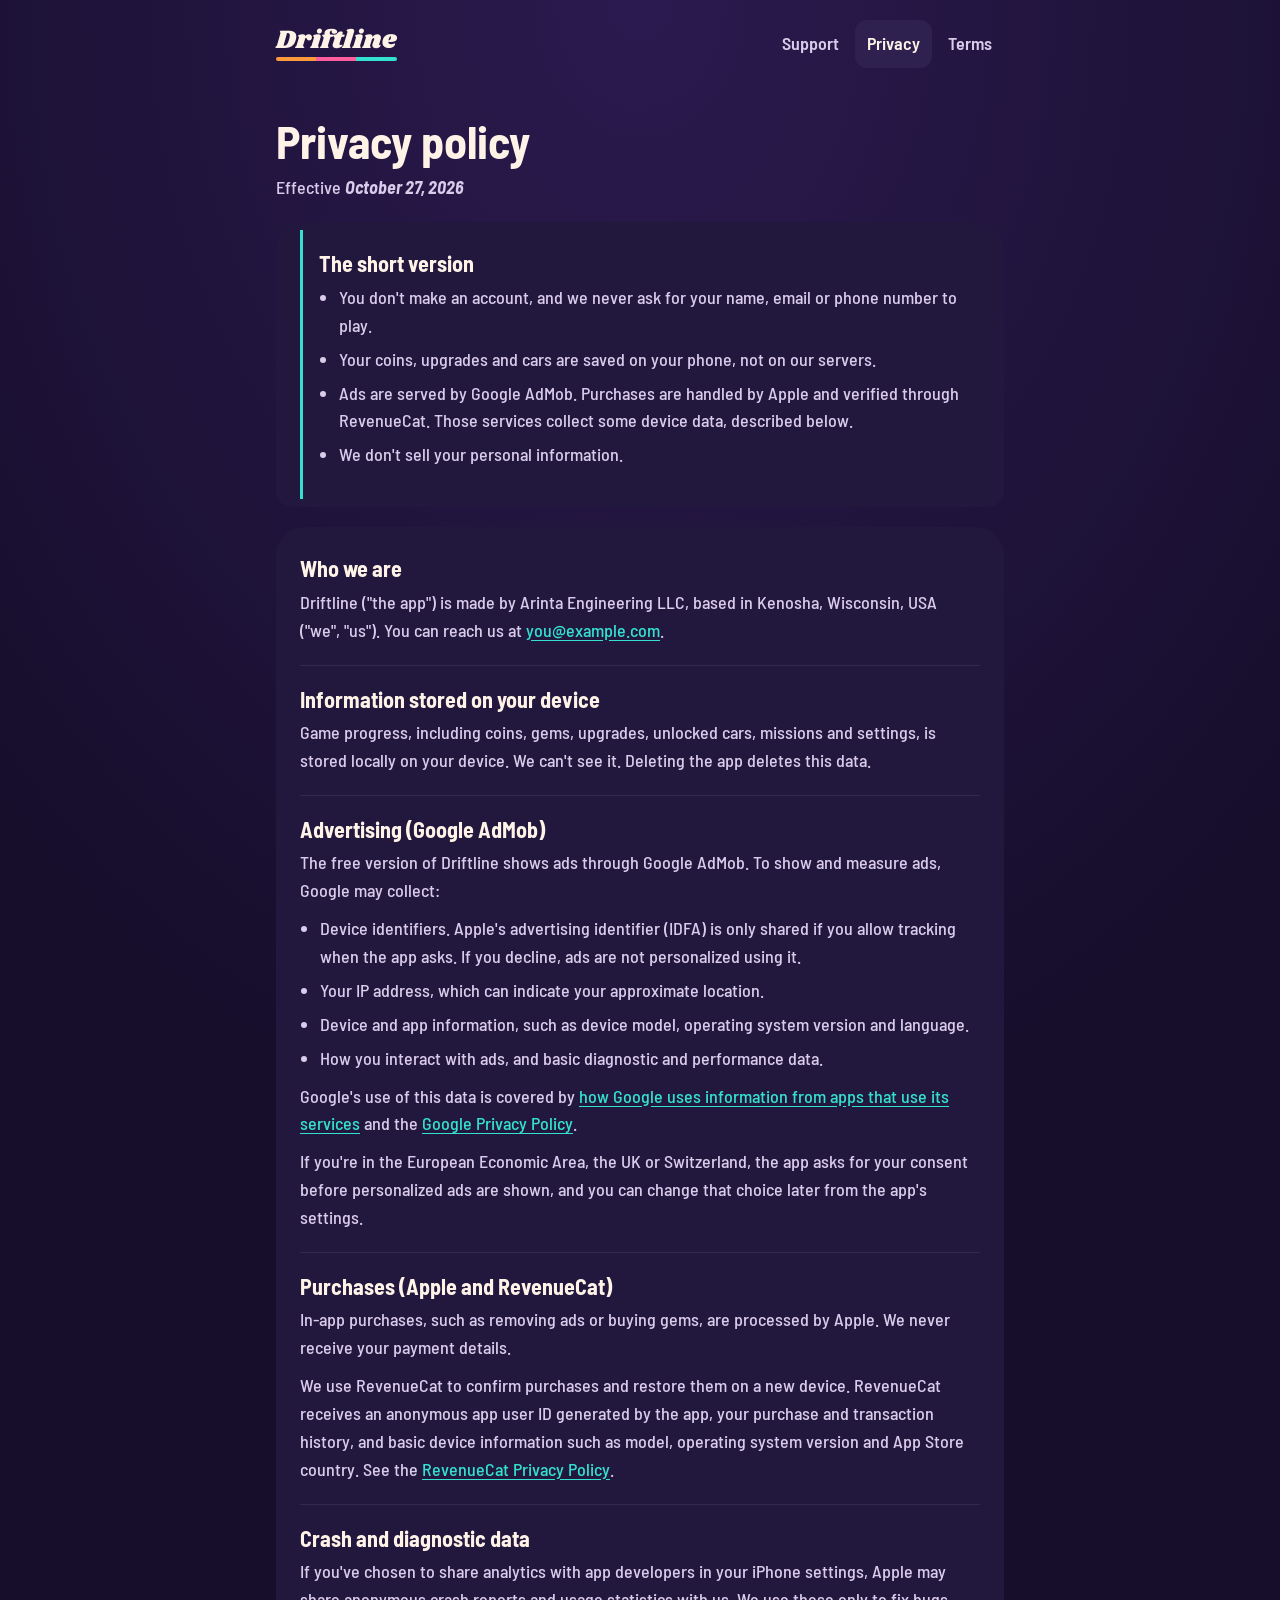
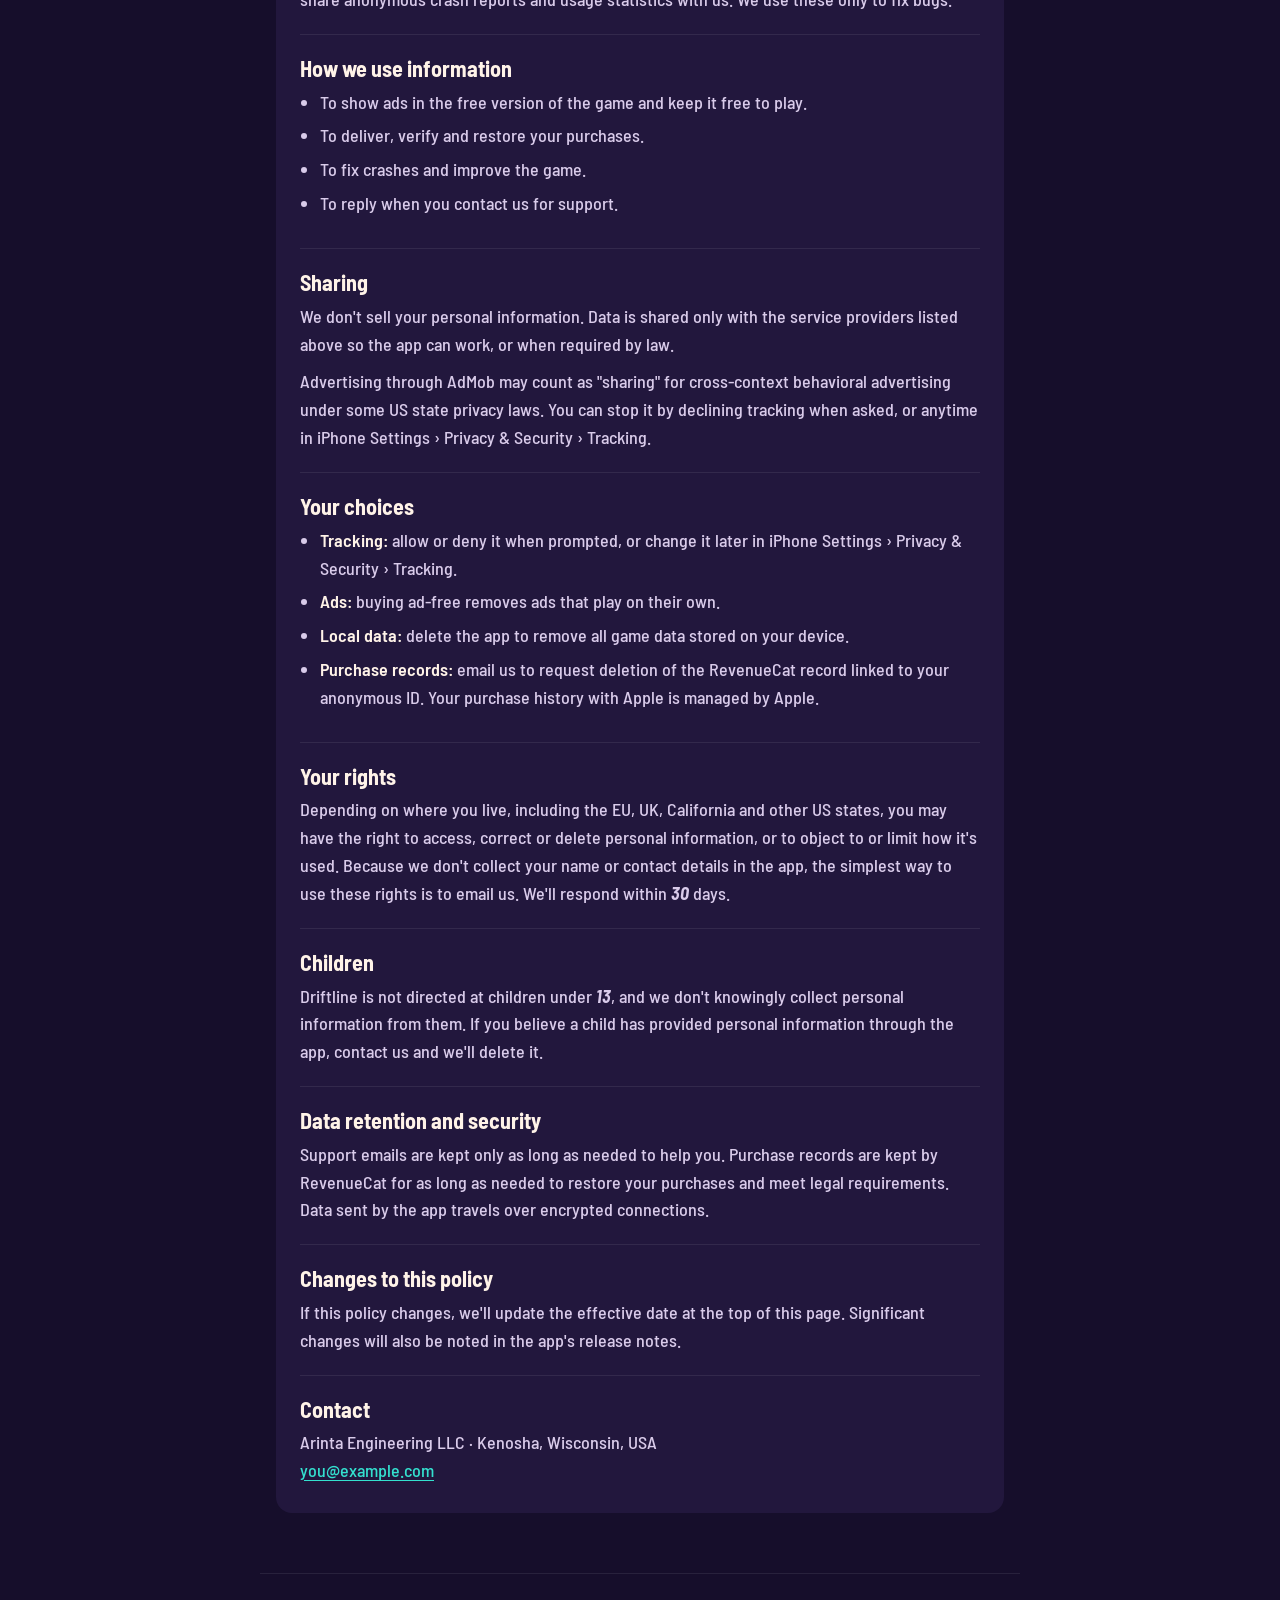
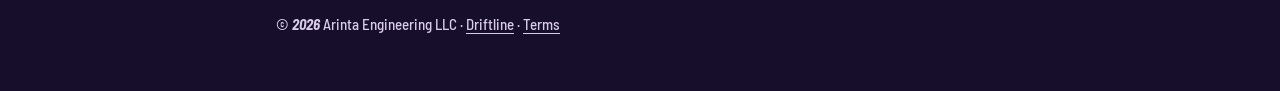
==== privacy.html @ 8a8ada10 "Add Driftline website: home, privacy policy, support, terms Co-Authored-By: Claude Opus 5.5 <noreply" ====
<!doctype html>
<html lang="en">
<head>
<meta charset="utf-8">
<meta name="viewport" content="width=device-width, initial-scale=1">
<title>Driftline privacy policy</title>
<meta name="description" content="How Driftline handles your data.">
<link rel="preconnect" href="https://fonts.googleapis.com">
<link rel="preconnect" href="https://fonts.gstatic.com" crossorigin>
<link href="https://fonts.googleapis.com/css2?family=Barlow+Semi+Condensed:ital,wght@0,500;0,600;0,700;1,700&family=Shrikhand&display=swap" rel="stylesheet">
<link rel="stylesheet" href="style.css">
</head>
<body>
<header class="top">
  <a class="brand" href="index.html"><span class="logo">Driftline</span><span class="stripe"></span></a>
  <nav><a href="support.html">Support</a><a href="privacy.html" aria-current="page">Privacy</a><a href="terms.html">Terms</a></nav>
</header>

<main>
  <div class="doc-head">
    <h1>Privacy policy</h1>
    <p>Effective <b class="num">October 27, 2026</b></p>
  </div>

  <section class="sheet">
    <div class="row summary">
      <h2>The short version</h2>
      <ul>
        <li>You don't make an account, and we never ask for your name, email or phone number to play.</li>
        <li>Your coins, upgrades and cars are saved on your phone, not on our servers.</li>
        <li>Ads are served by Google AdMob. Purchases are handled by Apple and verified through RevenueCat. Those services collect some device data, described below.</li>
        <li>We don't sell your personal information.</li>
      </ul>
    </div>
  </section>

  <section class="sheet">
    <div class="row">
      <h2>Who we are</h2>
      <p>Driftline ("the app") is made by Arinta Engineering LLC, based in Kenosha, Wisconsin, USA ("we", "us"). You can reach us at <a href="mailto:you@example.com">you@example.com</a>.</p>
    </div>

    <div class="row">
      <h2>Information stored on your device</h2>
      <p>Game progress, including coins, gems, upgrades, unlocked cars, missions and settings, is stored locally on your device. We can't see it. Deleting the app deletes this data.</p>
    </div>

    <div class="row">
      <h2>Advertising (Google AdMob)</h2>
      <p>The free version of Driftline shows ads through Google AdMob. To show and measure ads, Google may collect:</p>
      <ul>
        <li>Device identifiers. Apple's advertising identifier (IDFA) is only shared if you allow tracking when the app asks. If you decline, ads are not personalized using it.</li>
        <li>Your IP address, which can indicate your approximate location.</li>
        <li>Device and app information, such as device model, operating system version and language.</li>
        <li>How you interact with ads, and basic diagnostic and performance data.</li>
      </ul>
      <p>Google's use of this data is covered by <a href="https://policies.google.com/technologies/partner-sites" rel="noopener">how Google uses information from apps that use its services</a> and the <a href="https://policies.google.com/privacy" rel="noopener">Google Privacy Policy</a>.</p>
      <p>If you're in the European Economic Area, the UK or Switzerland, the app asks for your consent before personalized ads are shown, and you can change that choice later from the app's settings.</p>
    </div>

    <div class="row">
      <h2>Purchases (Apple and RevenueCat)</h2>
      <p>In-app purchases, such as removing ads or buying gems, are processed by Apple. We never receive your payment details.</p>
      <p>We use RevenueCat to confirm purchases and restore them on a new device. RevenueCat receives an anonymous app user ID generated by the app, your purchase and transaction history, and basic device information such as model, operating system version and App Store country. See the <a href="https://www.revenuecat.com/privacy" rel="noopener">RevenueCat Privacy Policy</a>.</p>
    </div>

    <div class="row">
      <h2>Crash and diagnostic data</h2>
      <p>If you've chosen to share analytics with app developers in your iPhone settings, Apple may share anonymous crash reports and usage statistics with us. We use these only to fix bugs.</p>
    </div>

    <div class="row">
      <h2>How we use information</h2>
      <ul>
        <li>To show ads in the free version of the game and keep it free to play.</li>
        <li>To deliver, verify and restore your purchases.</li>
        <li>To fix crashes and improve the game.</li>
        <li>To reply when you contact us for support.</li>
      </ul>
    </div>

    <div class="row">
      <h2>Sharing</h2>
      <p>We don't sell your personal information. Data is shared only with the service providers listed above so the app can work, or when required by law.</p>
      <p>Advertising through AdMob may count as "sharing" for cross-context behavioral advertising under some US state privacy laws. You can stop it by declining tracking when asked, or anytime in iPhone Settings &rsaquo; Privacy &amp; Security &rsaquo; Tracking.</p>
    </div>

    <div class="row">
      <h2>Your choices</h2>
      <ul>
        <li><strong>Tracking:</strong> allow or deny it when prompted, or change it later in iPhone Settings &rsaquo; Privacy &amp; Security &rsaquo; Tracking.</li>
        <li><strong>Ads:</strong> buying ad-free removes ads that play on their own.</li>
        <li><strong>Local data:</strong> delete the app to remove all game data stored on your device.</li>
        <li><strong>Purchase records:</strong> email us to request deletion of the RevenueCat record linked to your anonymous ID. Your purchase history with Apple is managed by Apple.</li>
      </ul>
    </div>

    <div class="row">
      <h2>Your rights</h2>
      <p>Depending on where you live, including the EU, UK, California and other US states, you may have the right to access, correct or delete personal information, or to object to or limit how it's used. Because we don't collect your name or contact details in the app, the simplest way to use these rights is to email us. We'll respond within <b class="num">30</b> days.</p>
    </div>

    <div class="row">
      <h2>Children</h2>
      <p>Driftline is not directed at children under <b class="num">13</b>, and we don't knowingly collect personal information from them. If you believe a child has provided personal information through the app, contact us and we'll delete it.</p>
    </div>

    <div class="row">
      <h2>Data retention and security</h2>
      <p>Support emails are kept only as long as needed to help you. Purchase records are kept by RevenueCat for as long as needed to restore your purchases and meet legal requirements. Data sent by the app travels over encrypted connections.</p>
    </div>

    <div class="row">
      <h2>Changes to this policy</h2>
      <p>If this policy changes, we'll update the effective date at the top of this page. Significant changes will also be noted in the app's release notes.</p>
    </div>

    <div class="row">
      <h2>Contact</h2>
      <p>Arinta Engineering LLC &middot; Kenosha, Wisconsin, USA<br><a href="mailto:you@example.com">you@example.com</a></p>
    </div>
  </section>
</main>

<footer>
  <p>&copy; <b class="num">2026</b> Arinta Engineering LLC &middot; <a href="index.html">Driftline</a> &middot; <a href="terms.html">Terms</a></p>
</footer>
</body>
</html>
---- style.css ----
:root {
  --ground: #160E2B;
  --sheet: #22173D;
  --control: #2E2150;
  --coral: #FF6F61;
  --coral-ink: #2A0A22;
  --teal: #34E0CF;
  --gold: #FFC94D;
  --text: #FFF3E8;
  --muted: #D9CBEA;
  --line: rgba(255, 255, 255, .08);
}

* { box-sizing: border-box; }

html { -webkit-text-size-adjust: 100%; }

body {
  margin: 0;
  background: var(--ground);
  background-image: radial-gradient(120% 60% at 50% 0%, #2B1A4F 0%, var(--ground) 60%);
  background-repeat: no-repeat;
  color: var(--text);
  font-family: "Barlow Semi Condensed", system-ui, -apple-system, sans-serif;
  font-weight: 500;
  font-size: 18px;
  line-height: 1.55;
}

a { color: var(--teal); text-underline-offset: 3px; }

.num { font-weight: 700; font-style: italic; }

/* header */
.top {
  max-width: 760px;
  margin: 0 auto;
  padding: 20px 16px;
  display: flex;
  align-items: center;
  justify-content: space-between;
  gap: 16px;
  flex-wrap: wrap;
}
.brand { text-decoration: none; display: inline-flex; flex-direction: column; gap: 4px; }
.logo { font-family: "Shrikhand", cursive; color: var(--text); font-size: 26px; line-height: 1; }
.logo.big { font-size: clamp(48px, 13vw, 84px); }
.stripe {
  display: block;
  height: 4px;
  width: 100%;
  border-radius: 2px;
  background: linear-gradient(90deg, #FF9A3C 0 33%, #FF5E9C 33% 66%, var(--teal) 66% 100%);
}
.stripe.wide { width: min(320px, 70vw); height: 6px; margin: 10px auto 0; border-radius: 3px; }
nav { display: flex; gap: 4px; }
nav a {
  color: var(--muted);
  text-decoration: none;
  font-weight: 600;
  padding: 10px 12px;
  min-height: 44px;
  display: inline-flex;
  align-items: center;
  border-radius: 12px;
}
nav a:hover, nav a[aria-current="page"] { color: var(--text); background: var(--control); }

/* layout */
main { max-width: 760px; margin: 0 auto; padding: 0 16px 40px; }

.hero { text-align: center; padding: 48px 0 40px; }
.tagline { color: var(--muted); font-size: 22px; margin: 22px auto 26px; max-width: 30ch; }
.badge-soon {
  display: inline-flex;
  align-items: center;
  min-height: 44px;
  padding: 0 20px;
  border-radius: 14px;
  background: var(--control);
  color: var(--muted);
  font-weight: 600;
}

.sheet {
  background: var(--sheet);
  border-radius: 28px 28px 16px 16px;
  padding: 8px 24px;
  margin-bottom: 20px;
}
.row { padding: 20px 0; border-bottom: 1px solid var(--line); }
.row:last-child { border-bottom: 0; }
.row h2 { margin: 0 0 6px; font-size: 22px; font-weight: 700; line-height: 1.25; }
.row p { margin: 0 0 10px; color: var(--muted); }
.row p:last-child { margin-bottom: 0; }
.row ul { margin: 6px 0 10px; padding-left: 20px; color: var(--muted); }
.row li { margin-bottom: 6px; }
.row strong { color: var(--text); font-weight: 600; }

.btn {
  display: inline-flex;
  align-items: center;
  justify-content: center;
  min-height: 48px;
  padding: 0 24px;
  margin-top: 8px;
  border-radius: 14px;
  background: var(--coral);
  color: var(--coral-ink);
  font-weight: 700;
  font-size: 18px;
  text-decoration: none;
}

/* document pages */
.doc-head { padding: 28px 0 20px; }
.doc-head h1 { margin: 0; font-size: clamp(34px, 8vw, 46px); font-weight: 700; line-height: 1.1; }
.doc-head p { margin: 8px 0 0; color: var(--muted); }

.summary { border-left: 3px solid var(--teal); padding-left: 16px; }

footer {
  max-width: 760px;
  margin: 0 auto;
  padding: 24px 16px 40px;
  color: var(--muted);
  font-size: 15px;
  border-top: 1px solid var(--line);
}
footer a { color: var(--muted); }
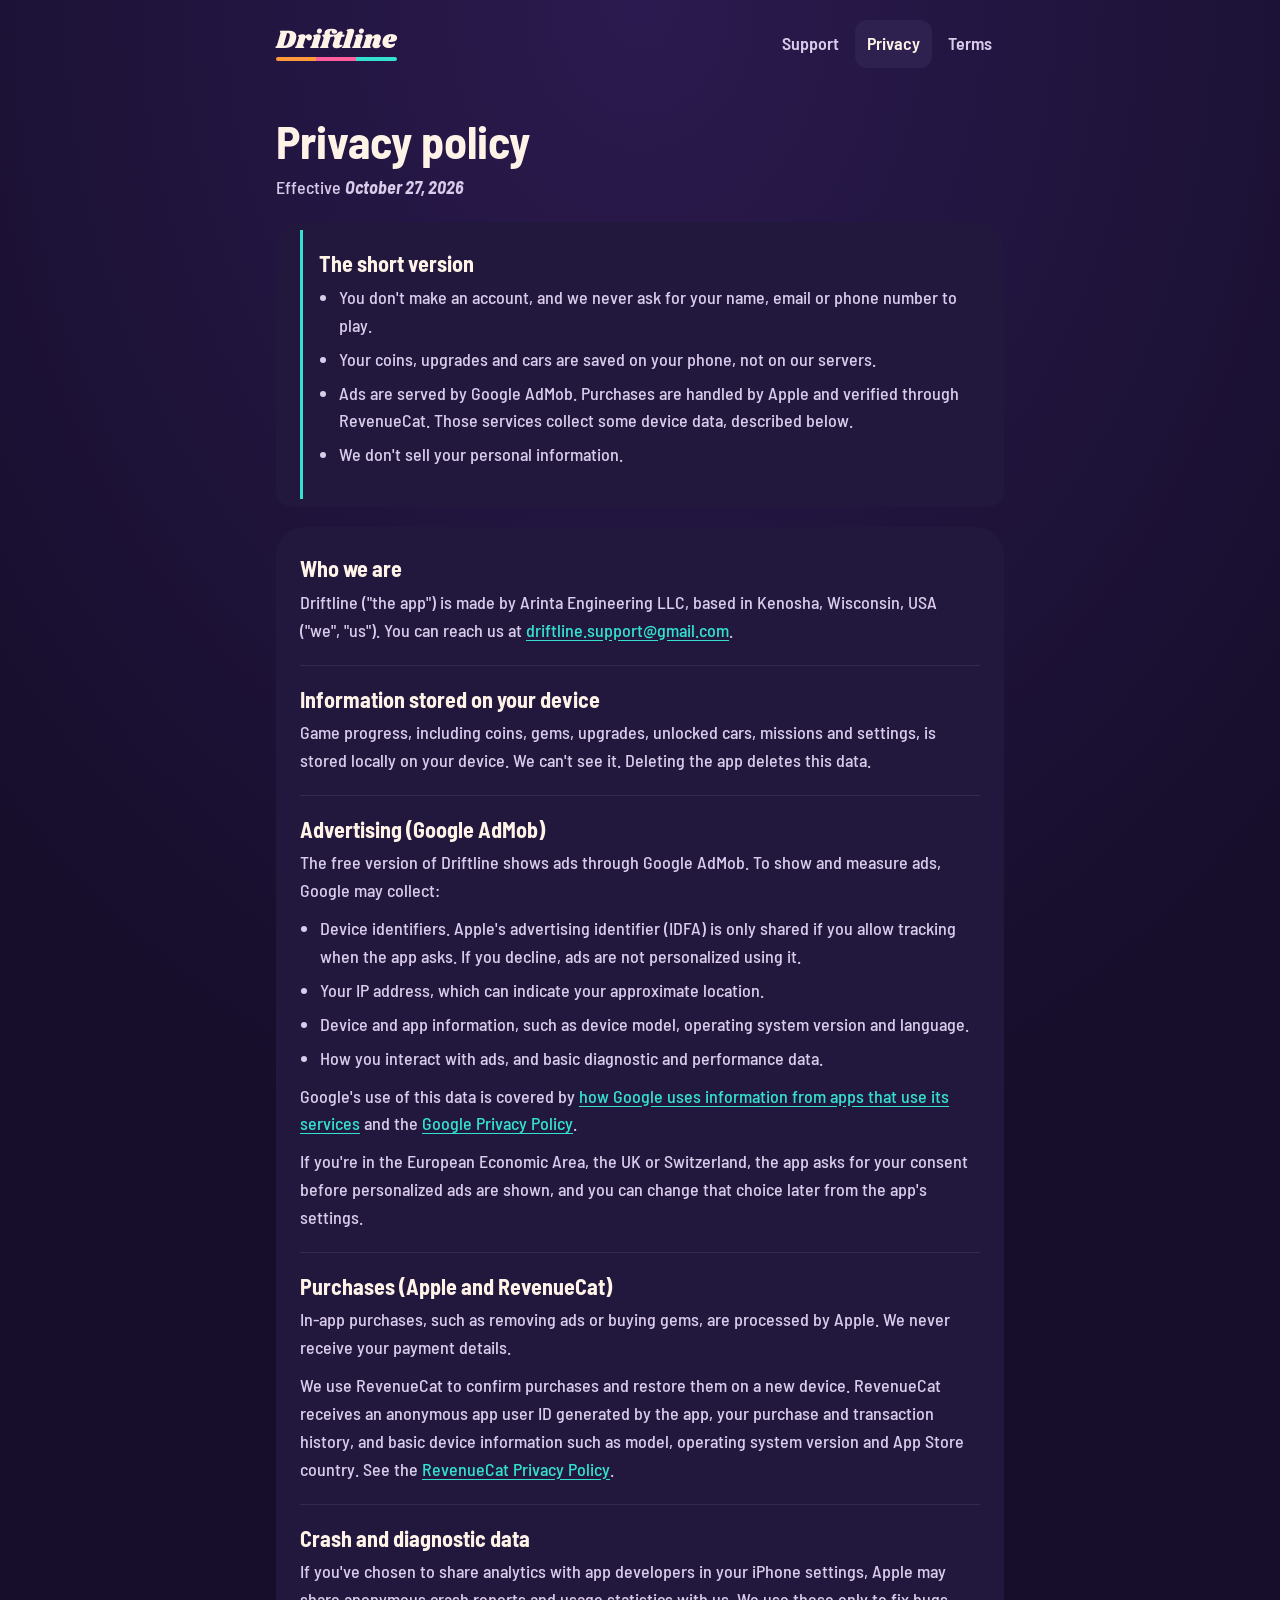
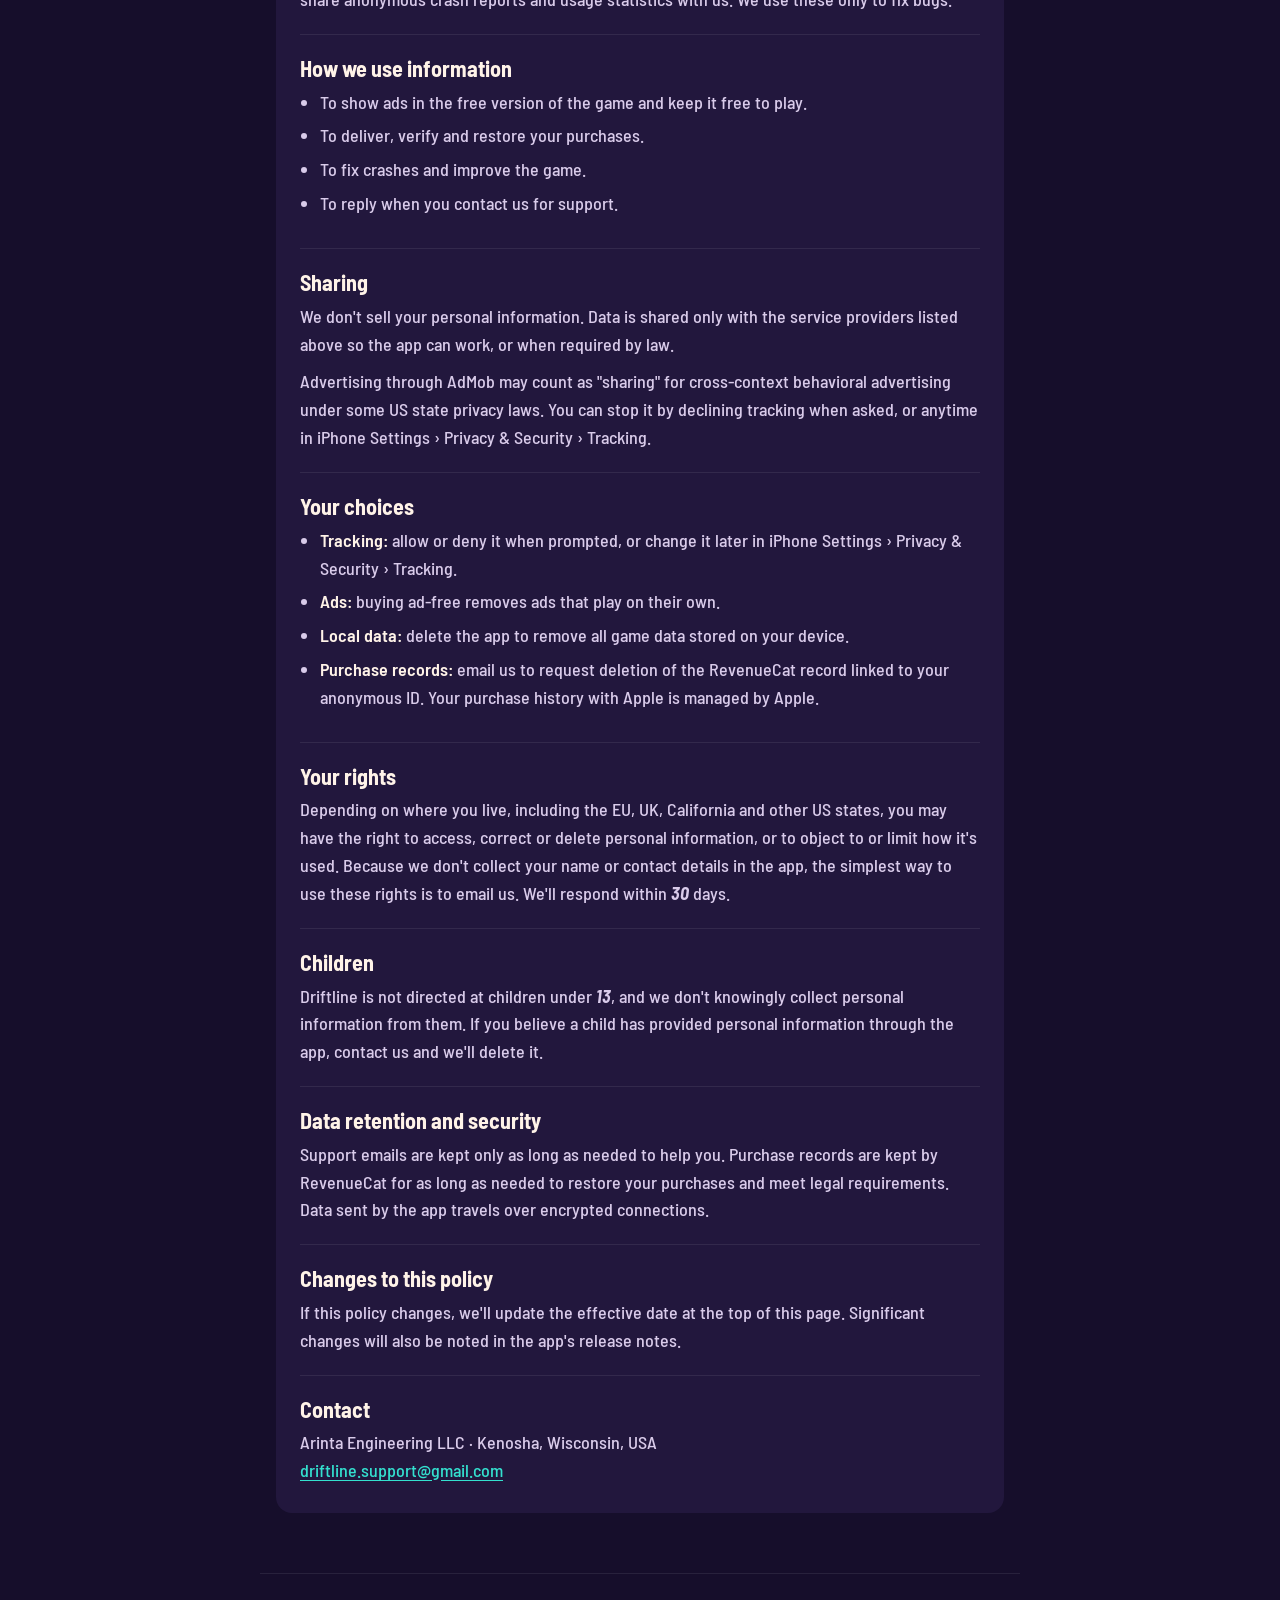
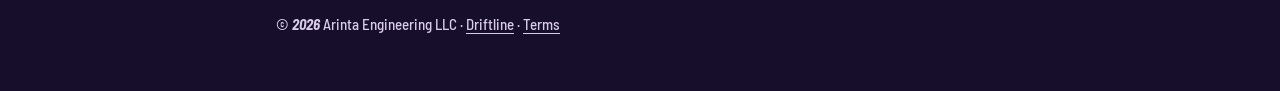
==== commit a2fb160b: "Add support email and app-ads.txt for AdMob Co-Authored-By: Claude Opus 5.5 <noreply@anthropic.com> " ====
--- a/privacy.html
+++ b/privacy.html
@@ -37,7 +37,7 @@
   <section class="sheet">
     <div class="row">
       <h2>Who we are</h2>
-      <p>Driftline ("the app") is made by Arinta Engineering LLC, based in Kenosha, Wisconsin, USA ("we", "us"). You can reach us at <a href="mailto:you@example.com">you@example.com</a>.</p>
+      <p>Driftline ("the app") is made by Arinta Engineering LLC, based in Kenosha, Wisconsin, USA ("we", "us"). You can reach us at <a href="mailto:driftline.support@gmail.com">driftline.support@gmail.com</a>.</p>
     </div>
 
     <div class="row">
@@ -117,7 +117,7 @@
 
     <div class="row">
       <h2>Contact</h2>
-      <p>Arinta Engineering LLC &middot; Kenosha, Wisconsin, USA<br><a href="mailto:you@example.com">you@example.com</a></p>
+      <p>Arinta Engineering LLC &middot; Kenosha, Wisconsin, USA<br><a href="mailto:driftline.support@gmail.com">driftline.support@gmail.com</a></p>
     </div>
   </section>
 </main>
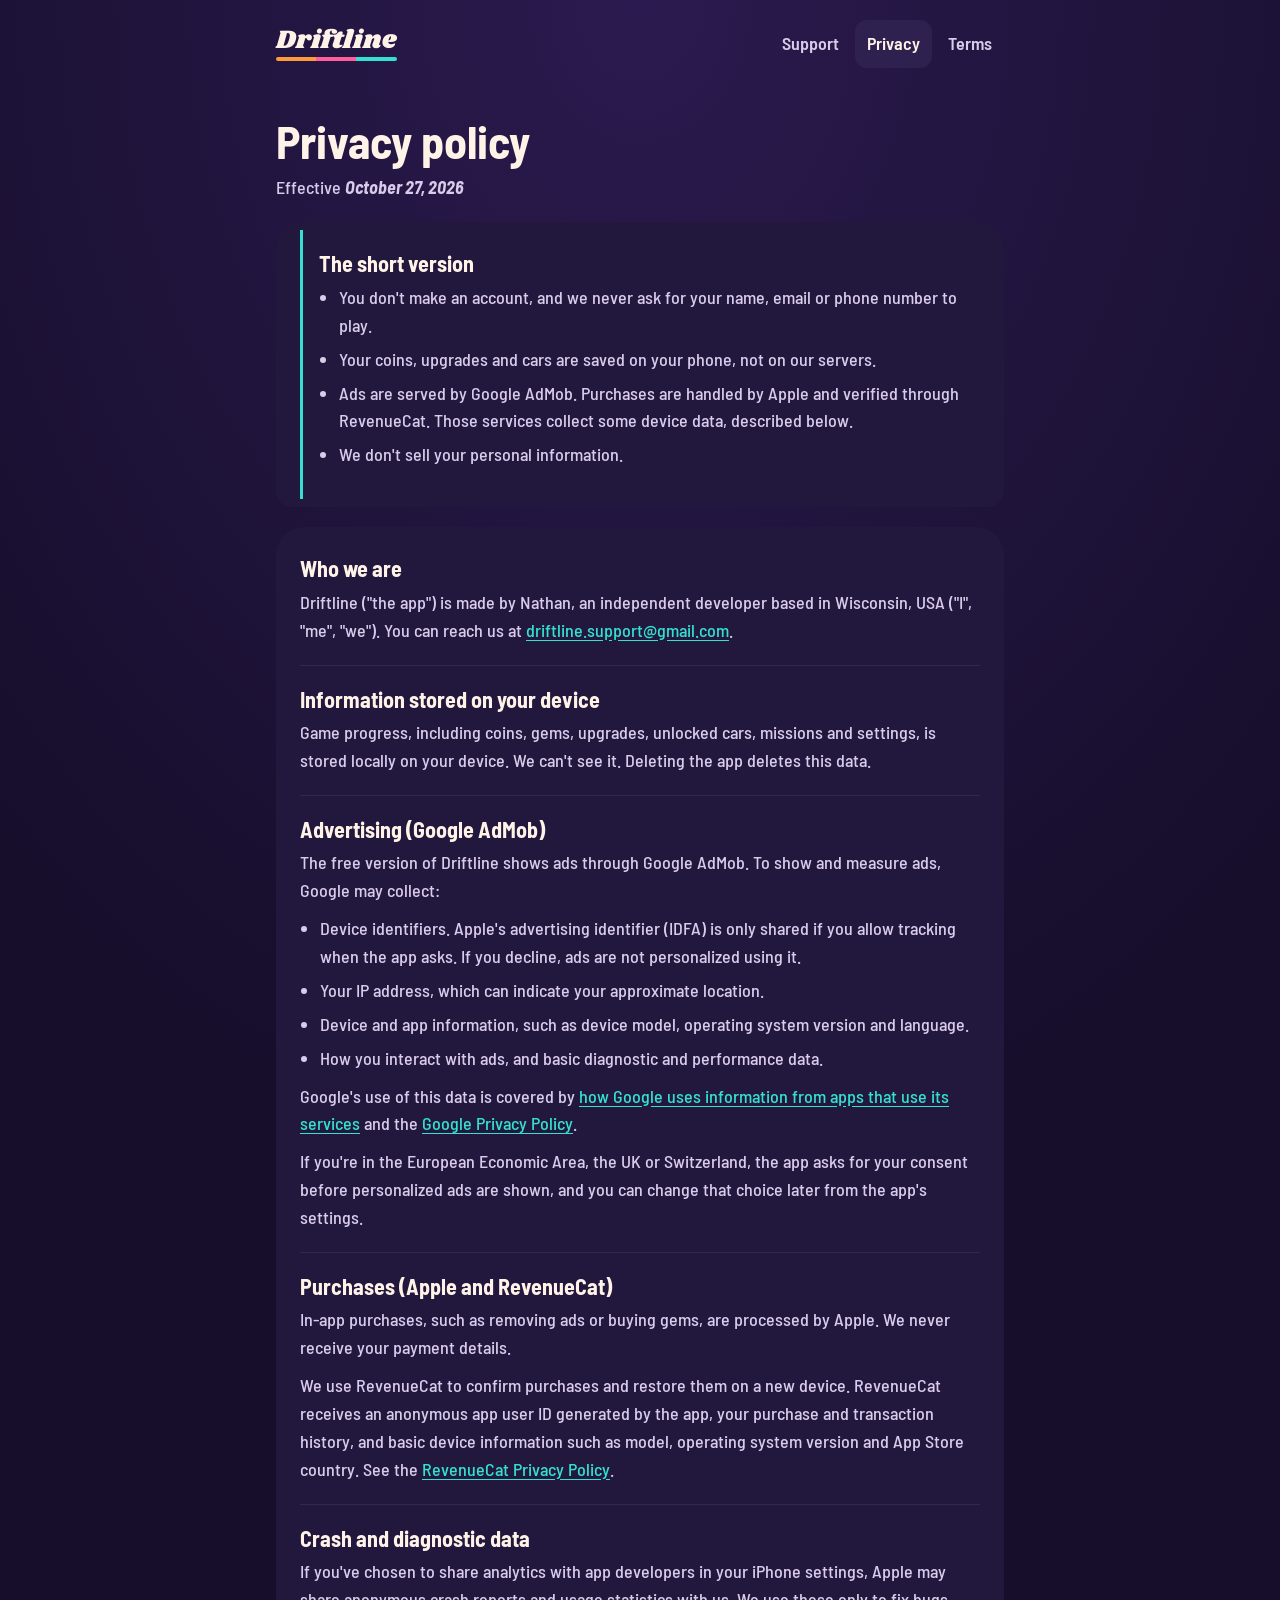
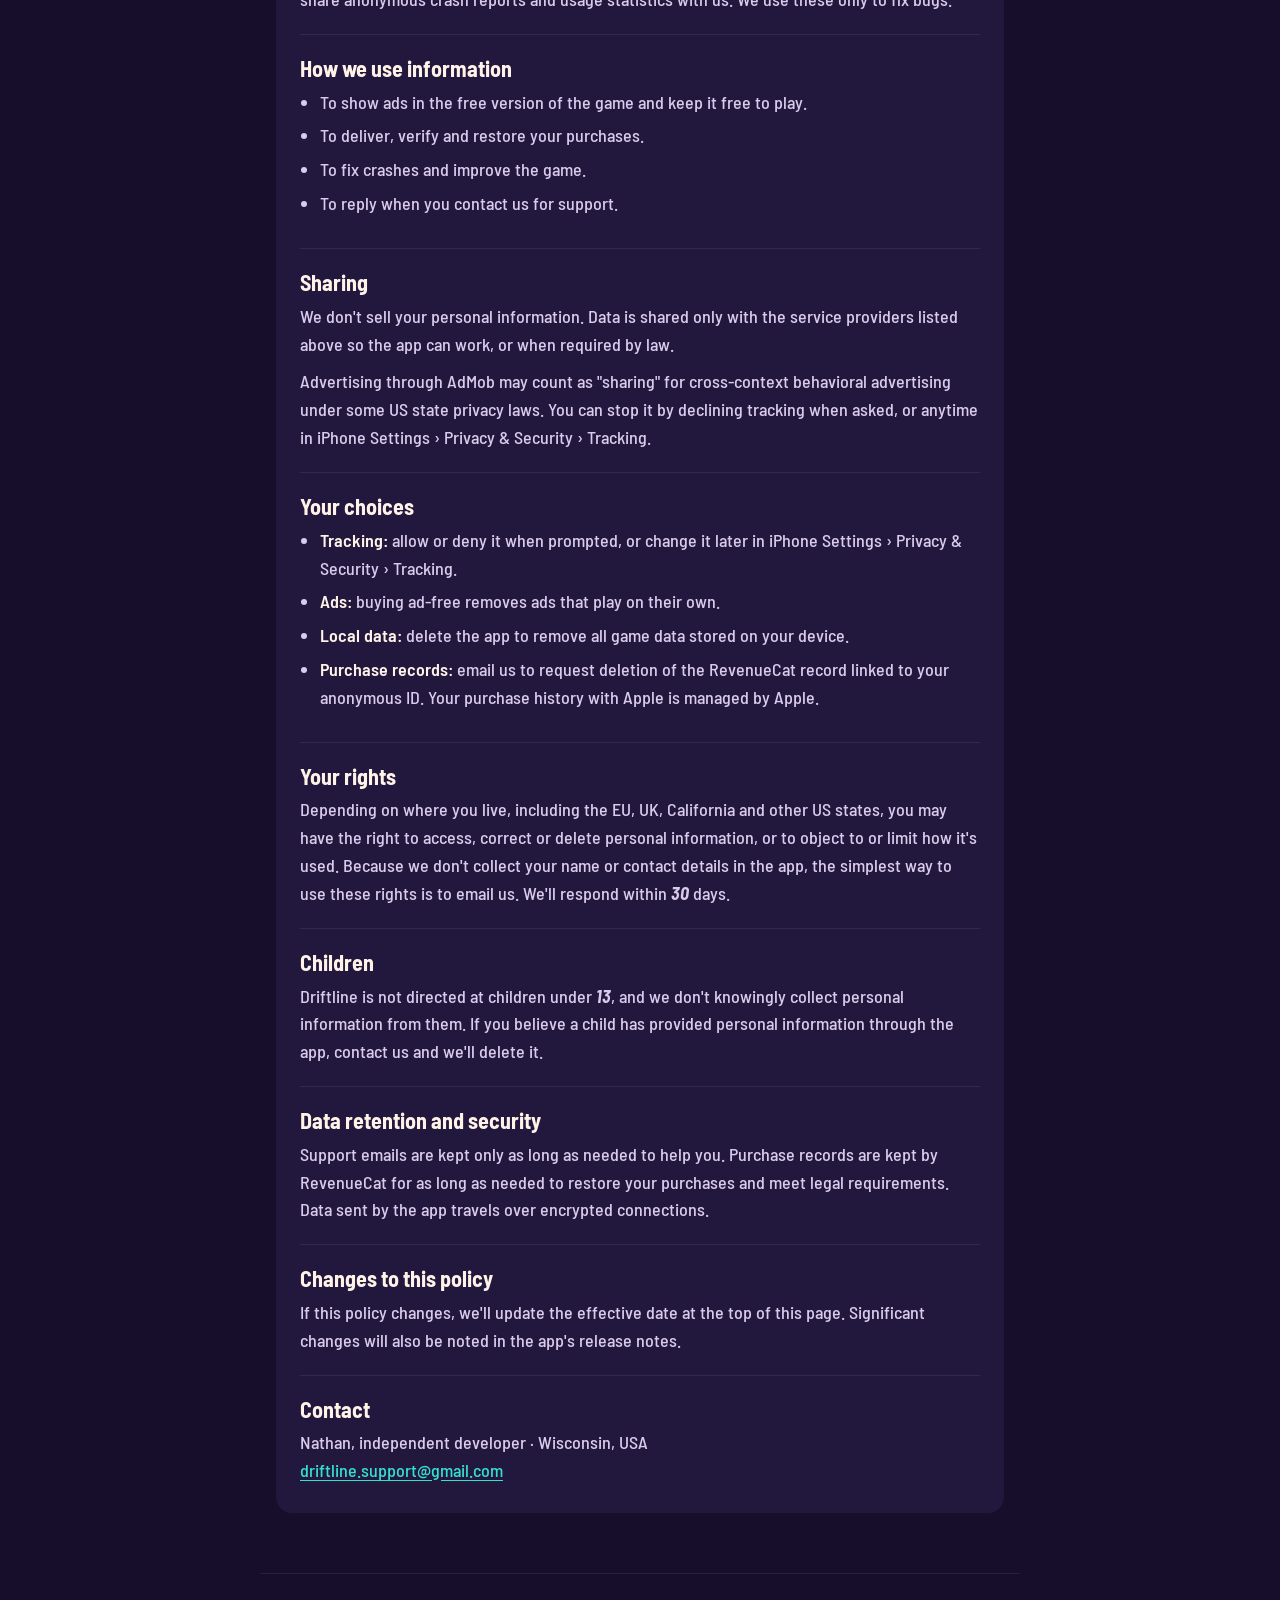
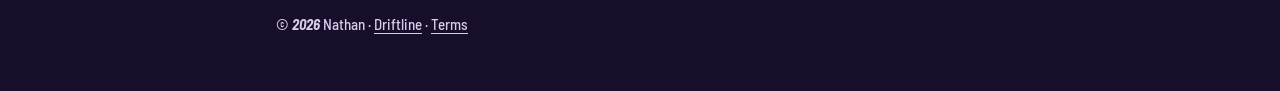
==== commit 9726b2cb: "List Nathan as the developer instead of Arinta Engineering LLC Co-Authored-By: Claude Opus 5.5 <nore" ====
--- a/privacy.html
+++ b/privacy.html
@@ -37,7 +37,7 @@
   <section class="sheet">
     <div class="row">
       <h2>Who we are</h2>
-      <p>Driftline ("the app") is made by Arinta Engineering LLC, based in Kenosha, Wisconsin, USA ("we", "us"). You can reach us at <a href="mailto:driftline.support@gmail.com">driftline.support@gmail.com</a>.</p>
+      <p>Driftline ("the app") is made by Nathan, an independent developer based in Wisconsin, USA ("I", "me", "we"). You can reach us at <a href="mailto:driftline.support@gmail.com">driftline.support@gmail.com</a>.</p>
     </div>
 
     <div class="row">
@@ -117,13 +117,13 @@
 
     <div class="row">
       <h2>Contact</h2>
-      <p>Arinta Engineering LLC &middot; Kenosha, Wisconsin, USA<br><a href="mailto:driftline.support@gmail.com">driftline.support@gmail.com</a></p>
+      <p>Nathan, independent developer &middot; Wisconsin, USA<br><a href="mailto:driftline.support@gmail.com">driftline.support@gmail.com</a></p>
     </div>
   </section>
 </main>
 
 <footer>
-  <p>&copy; <b class="num">2026</b> Arinta Engineering LLC &middot; <a href="index.html">Driftline</a> &middot; <a href="terms.html">Terms</a></p>
+  <p>&copy; <b class="num">2026</b> Nathan &middot; <a href="index.html">Driftline</a> &middot; <a href="terms.html">Terms</a></p>
 </footer>
 </body>
 </html>
